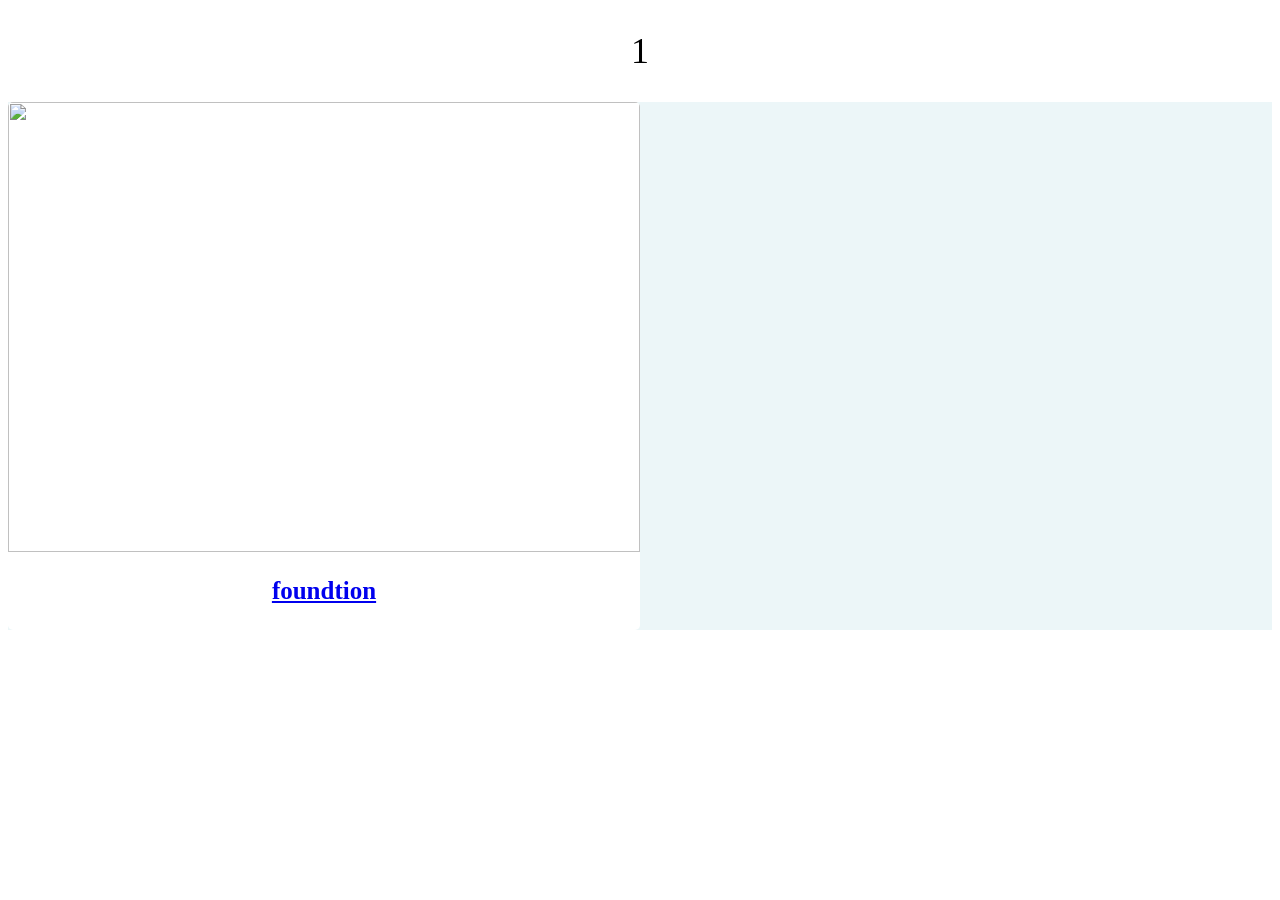
==== buoi6/index.html @ f300e050 "Trang" ====
<!DOCTYPE html>
<html lang="en">
<head>
    <meta charset="UTF-8">
    <meta name="viewport" content="width=device-width, initial-scale=1.0">
    <title>BTVN BUOI 6</title>
    <link rel="stylesheet" href="./assets/css/style.css">
</head>
<body>
    <h2 class="title_default">1</h2>
    <div class="section_cardfoundation">
        <div class="element_card">
            <div class="img">
                <img src="./assets/img/1.png" alt="">
                <div class="text_content">
                    <a href="" title="">read</a>
                </div>
            </div>
            <div class="text">
                <h3><a href="#" title="">foundtion</a></h3>
            </div>
            <div class="btn_seemore">
                <span class="line_1"></span>
                <span class="line_2"></span>
            </div>
        </div>
    </div>
   
</body>
</html>
---- buoi6/assets/css/style.css ----
.title_default {
  font-size: 36px;
  font-weight: 500;
  text-align: center;
}

.section_cardfoundation {
  width: 100%;
  background: #ecf6f8;
}

.element_card {
  background: #fff;
  border-radius: 5px;
  overflow: hidden;
  width: 50%;
}
.element_card .img {
  width: 100%;
  height: 450px;
  overflow: hidden;
  position: relative;
}
.element_card .img img {
  width: 100%;
  height: 100%;
  object-fit: cover;
}
.element_card .img .text_content {
  position: absolute;
  background: #00000063;
  width: 100%;
  height: 100%;
  top: 0;
  left: 0;
  display: none;
}
.element_card .img .text_content a {
  position: absolute;
  top: 50%;
  left: 50%;
  color: #fff;
}
.element_card .img .text_content a:hover {
  text-decoration: none;
  color: #fff;
}
.element_card .text {
  width: 100%;
  position: relative;
}
.element_card .text h3 {
  font-size: 25px;
  color: #000;
  text-align: center;
}
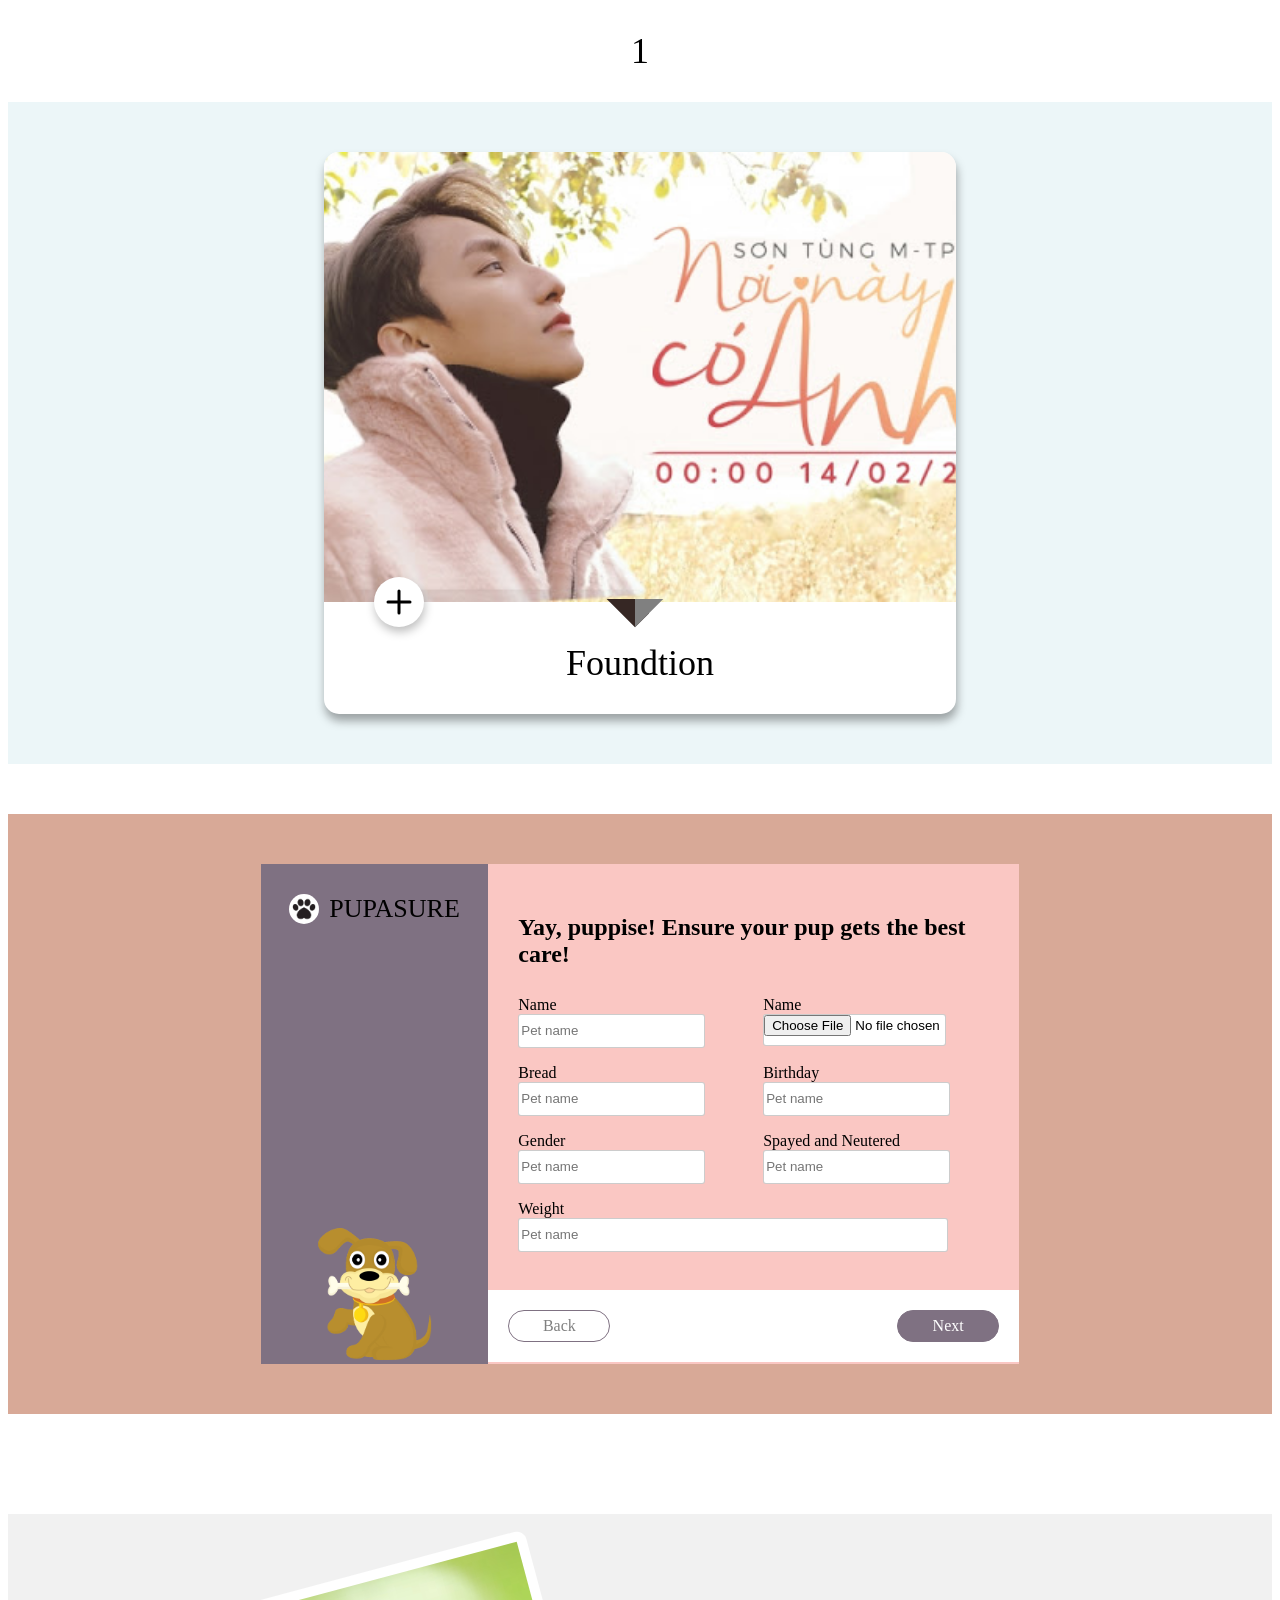
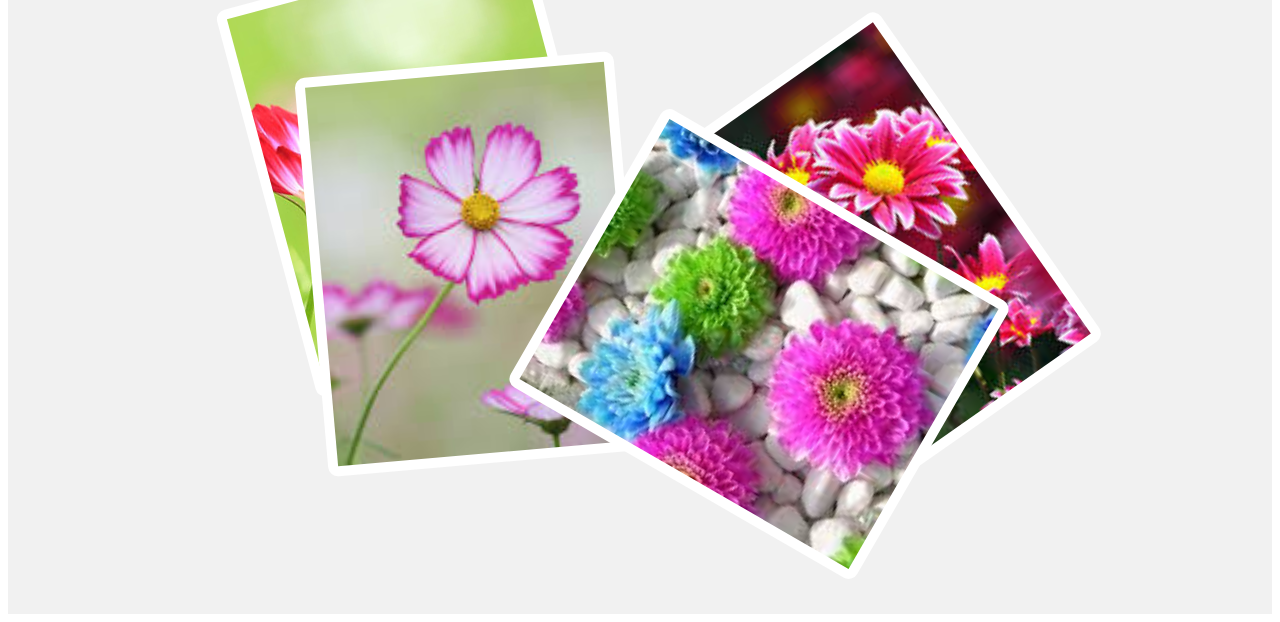
==== commit 8413b330: "Trang" ====
--- a/buoi6/index.html
+++ b/buoi6/index.html
@@ -11,7 +11,7 @@
     <div class="section_cardfoundation">
         <div class="element_card">
             <div class="img">
-                <img src="./assets/img/1.png" alt="">
+                <img src="./assets/img/1.jpg" alt="">
                 <div class="text_content">
                     <a href="" title="">read</a>
                 </div>
@@ -20,8 +20,76 @@
                 <h3><a href="#" title="">foundtion</a></h3>
             </div>
             <div class="btn_seemore">
-                <span class="line_1"></span>
-                <span class="line_2"></span>
+            </div>
+        </div>
+    </div>
+
+    <div class="section_form_pet">
+        <div class="element_form_pet">
+            <div class="img_pet">
+                <div class="title">
+                    <p><img src="assets/img/2.jpeg" alt=""></p>
+                    <p>pupasure</p>
+                </div>
+                <div class="img">
+                    <img src="assets/img/1.png" alt="">
+                </div>
+            </div>
+
+            <div class="form_info">
+                <div class="box_info">
+                    <h2 class="heading">Yay, puppise! Ensure your pup gets the best care!</h2>
+                    <div class="box_input box_input_part">
+                        <p>Name</p>
+                        <input type="text" name="" placeholder="Pet name">
+                    </div>
+                    <div class="box_input box_input_part">
+                        <p>Name</p>
+                        <input type="file" name="" placeholder="Upload photo">
+                    </div>
+                    <div class="box_input box_input_part">
+                        <p>Bread</p>
+                        <input type="text" name="" placeholder="Pet name">
+                    </div>
+                    <div class="box_input box_input_part">
+                        <p>Birthday</p>
+                        <input type="text" name="" placeholder="Pet name">
+                    </div>
+                    <div class="box_input box_input_part">
+                        <p>Gender</p>
+                        <input type="text" name="" placeholder="Pet name">
+                    </div>
+                    <div class="box_input box_input_part">
+                        <p>Spayed and Neutered</p>
+                        <input type="text" name="" placeholder="Pet name">
+                    </div>
+                    <div class="box_input box_input_pull">
+                        <p>Weight</p>
+                        <input type="text" name="" placeholder="Pet name">
+                    </div>
+                </div>
+
+                <div class="btn_info_form">
+                    <a href="" class="btn btn_prev" title="">Back</a>
+                    <a href="" class="btn btn_next" title="">Next</a>
+                </div>
+            </div>
+        </div>
+    </div>
+
+    <div class="section_gallery">
+        <div class="element_gallery">
+            <div class="img">
+                <img src="assets/img/4.jpg" alt="">
+            </div>
+            <div class="img">
+                <img src="assets/img/5.jpg" alt="">
+            </div>
+            <div class="img">
+                <img src="assets/img/6.jpg" alt="">
+            </div>
+            <div class="img">
+                <img src="assets/img/7.jpg" alt="">
             </div>
         </div>
     </div>
--- a/buoi6/assets/css/style.css
+++ b/buoi6/assets/css/style.css
@@ -7,13 +7,17 @@
 .section_cardfoundation {
   width: 100%;
   background: #ecf6f8;
+  padding: 50px 0;
 }
 
 .element_card {
-  background: #fff;
-  border-radius: 5px;
+  position: relative;
+  background: #fff;
+  border-radius: 15px;
   overflow: hidden;
   width: 50%;
+  margin: auto;
+  box-shadow: 1px 7px 10px #00000057;
 }
 .element_card .img {
   width: 100%;
@@ -33,13 +37,19 @@
   height: 100%;
   top: 0;
   left: 0;
-  display: none;
+  opacity: 0;
 }
 .element_card .img .text_content a {
   position: absolute;
   top: 50%;
   left: 50%;
   color: #fff;
+  font-size: 36px;
+  text-align: center;
+  text-decoration: none;
+  text-transform: uppercase;
+  font-weight: 400;
+  transform: translate(-50%, -50%);
 }
 .element_card .img .text_content a:hover {
   text-decoration: none;
@@ -48,9 +58,229 @@
 .element_card .text {
   width: 100%;
   position: relative;
+  padding: 40px 0 30px 0;
+}
+.element_card .text:before {
+  content: "";
+  position: absolute;
+  width: 0px;
+  height: 0px;
+  background: transparent;
+  transform: rotateZ(45deg);
+  left: 46%;
+  top: -20%;
+  border-bottom: 20px solid #362724;
+  border-right: 20px solid grey;
+  border-top: 20px solid transparent;
+  border-left: 20px solid transparent;
 }
 .element_card .text h3 {
-  font-size: 25px;
+  text-align: center;
+  margin: 0;
+}
+.element_card .text h3 a {
+  font-size: 36px;
   color: #000;
   text-align: center;
+  text-decoration: none;
+  text-transform: capitalize;
+  font-weight: 400;
+}
+.element_card .text h3 a:hover {
+  text-decoration: none;
+}
+.element_card .btn_seemore {
+  position: absolute;
+  bottom: 87px;
+  left: 50px;
+  width: 50px;
+  height: 50px;
+  background: #fff;
+  border-radius: 100%;
+  box-shadow: 1px 5px 10px #00000040;
+}
+.element_card .btn_seemore:before {
+  content: "";
+  position: absolute;
+  width: 3px;
+  height: 25px;
+  background: #000;
+  display: block;
+  border-radius: 5px;
+  top: 50%;
+  left: 50%;
+  transform: translate(-50%, -50%);
+}
+.element_card .btn_seemore:after {
+  content: "";
+  position: absolute;
+  width: 25px;
+  height: 3px;
+  background: #000;
+  display: block;
+  border-radius: 5px;
+  top: 50%;
+  left: 50%;
+  transform: translate(-50%, -50%);
+}
+.element_card:hover {
+  cursor: pointer;
+}
+.element_card:hover .img img {
+  transform: scale(1.2);
+  transition: 0.5s;
+}
+.element_card:hover .text_content {
+  opacity: 1;
+  transition: 0.5s;
+}
+.element_card:hover .text h3 a {
+  color: #a20008;
+  transition: 0.5s;
+}
+
+.section_form_pet {
+  background: #d8a997;
+  margin: 50px 0 100px 0;
+  padding: 50px 0;
+}
+.section_form_pet .element_form_pet {
+  width: 60%;
+  margin: auto;
+  overflow: hidden;
+}
+.section_form_pet .element_form_pet .img_pet {
+  background: #7f7182;
+  width: 30%;
+  float: left;
+  height: 500px;
+  position: relative;
+}
+.section_form_pet .element_form_pet .img_pet .title {
+  display: flex;
+  justify-content: center;
+  margin-top: 30px;
+}
+.section_form_pet .element_form_pet .img_pet .title p {
+  margin: 0 5px;
+  text-transform: uppercase;
+  font-size: 26px;
+}
+.section_form_pet .element_form_pet .img_pet .title p img {
+  width: 30px;
+  border-radius: 100%;
+}
+.section_form_pet .element_form_pet .img_pet .img {
+  position: absolute;
+  bottom: 0;
+  left: 50%;
+  transform: translate(-50%, 0);
+}
+.section_form_pet .element_form_pet .img_pet .img img {
+  max-width: 100%;
+}
+.section_form_pet .element_form_pet .form_info {
+  width: 70%;
+  float: left;
+  background: #fac7c3;
+  height: 500px;
+}
+.section_form_pet .element_form_pet .form_info .box_info {
+  padding: 30px;
+  display: flex;
+  justify-content: space-between;
+  flex-flow: row wrap;
+}
+
+.box_input {
+  margin: 8px 0;
+  width: 48%;
+}
+.box_input p {
+  margin: 0;
+}
+.box_input input {
+  height: 30px;
+  border: 1px solid #80808066;
+  border-radius: 3px;
+  width: 80%;
+  background: #fff;
+}
+.box_input_pull {
+  width: 100%;
+}
+.box_input_pull input {
+  width: 90%;
+  background: #fff;
+}
+
+.btn_info_form {
+  display: flex;
+  flex-flow: row wrap;
+  justify-content: space-between;
+  background: #fff;
+  padding: 20px;
+}
+.btn_info_form .btn {
+  width: 100px;
+  height: 30px;
+  border-radius: 40px;
+  border: 1px solid #7f7182;
+  text-align: center;
+  line-height: 30px;
+  text-decoration: none;
+  color: grey;
+}
+.btn_info_form .btn_next {
+  background: #7f7182;
+  color: #fff;
+}
+
+.section_gallery {
+  background-color: #f1f1f1;
+}
+.section_gallery .element_gallery {
+  width: 60%;
+  margin: auto;
+  padding: 50px 0;
+  height: 600px;
+  position: relative;
+}
+.section_gallery .element_gallery .img {
+  position: absolute;
+  width: 300px;
+  height: 380px;
+  overflow: hidden;
+  background: #fff;
+  padding: 10px;
+  border-radius: 10px;
+}
+.section_gallery .element_gallery .img:hover {
+  z-index: 1000;
+  transition: 0.5s;
+  box-shadow: px 5px 10px #00000030;
+  cursor: pointer;
+}
+.section_gallery .element_gallery .img:nth-child(1) {
+  transform: rotate(-15deg);
+}
+.section_gallery .element_gallery .img:nth-child(2) {
+  transform: rotate(-5deg);
+  top: 150px;
+  left: 50px;
+}
+.section_gallery .element_gallery .img:nth-child(3) {
+  transform: rotate(-35deg);
+  top: 150px;
+  right: 0px;
+}
+.section_gallery .element_gallery .img:nth-child(4) {
+  transform: rotate(-60deg);
+  top: 230px;
+  right: 100px;
+}
+.section_gallery .element_gallery .img img {
+  width: 100%;
+  height: 100%;
+  object-fit: cover;
 }
